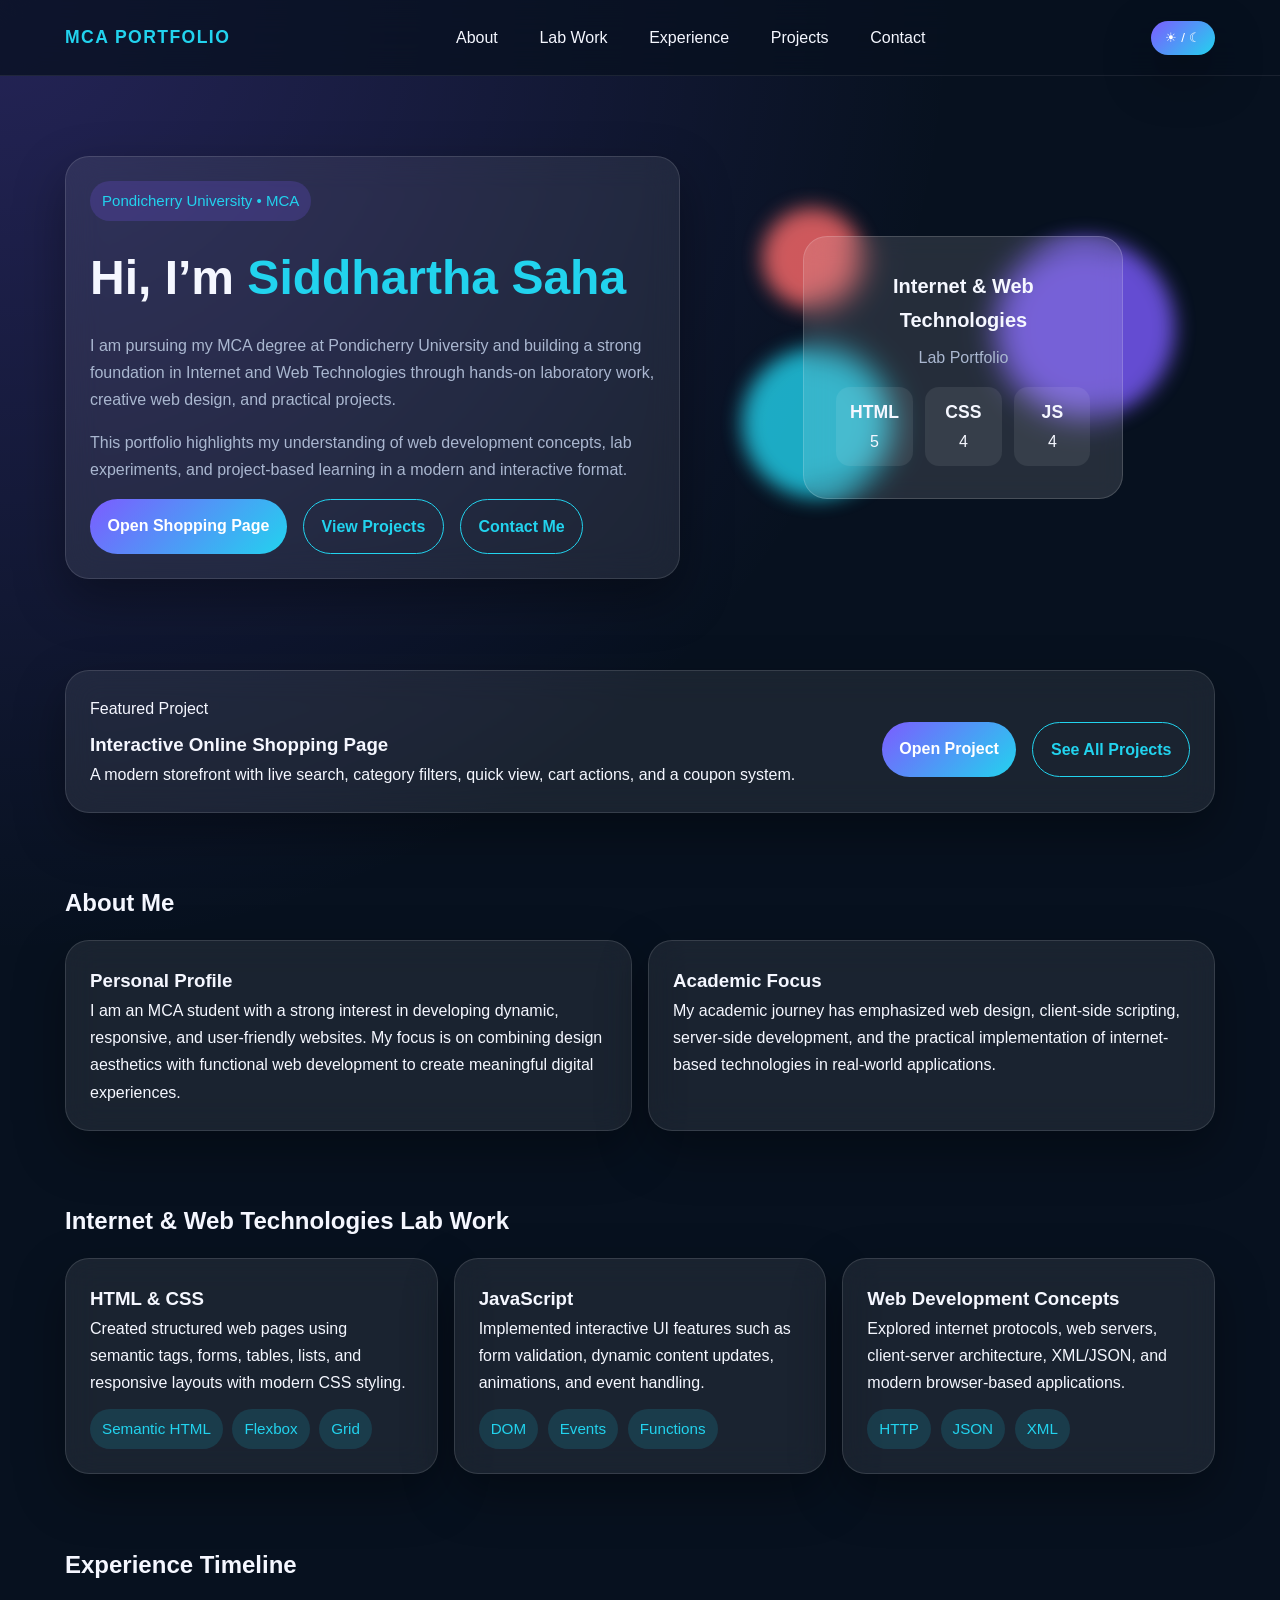
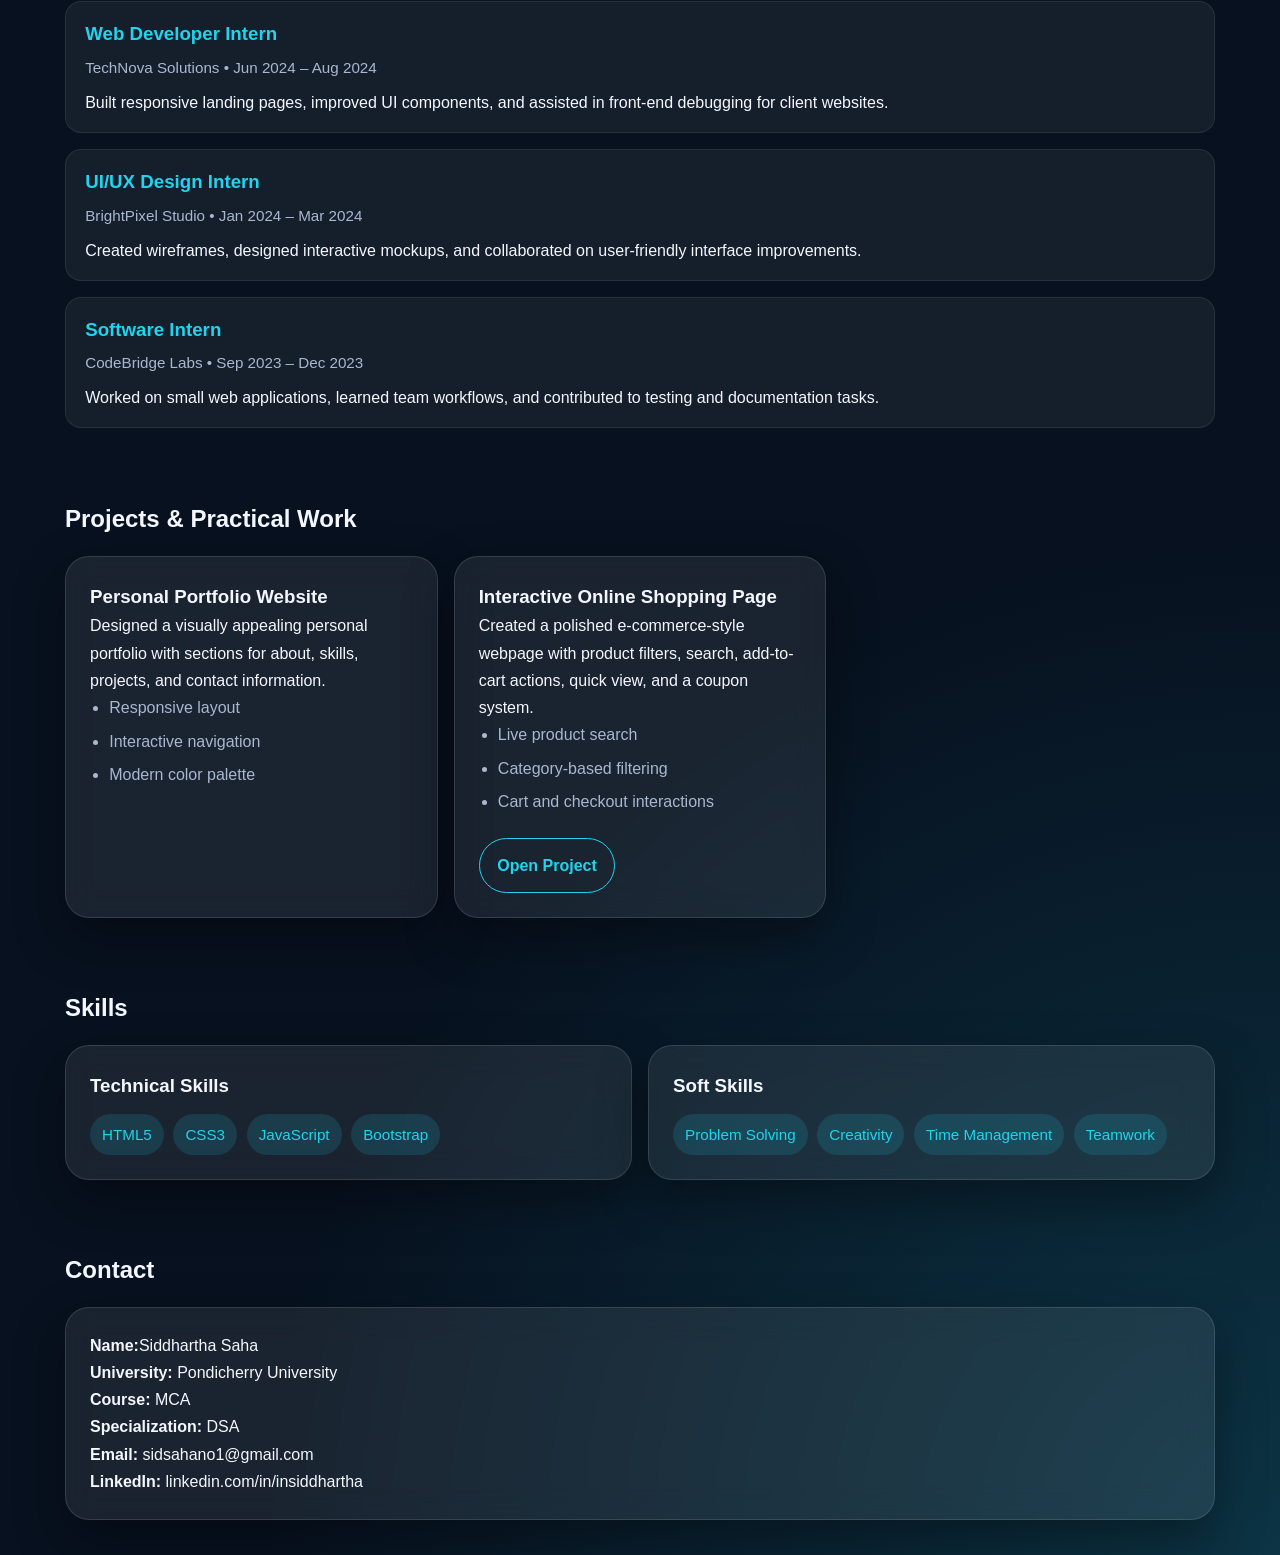
==== index.html @ a83512cc "first commit" ====
<!DOCTYPE html>
<html lang="en">
<head>
  <meta charset="UTF-8" />
  <meta name="viewport" content="width=device-width, initial-scale=1.0" />
  <title>MCA Portfolio | Internet & Web Technologies Lab</title>
  <style>
    :root {
      --bg: #07111f;
      --surface: rgba(255,255,255,0.08);
      --text: #f5f7ff;
      --muted: #aab7d0;
      --primary: #7c5cff;
      --secondary: #22d3ee;
      --accent: #ff6b6b;
      --shadow: 0 20px 50px rgba(0,0,0,0.35);
    }

    body.light {
      --bg: #f4f7ff;
      --surface: rgba(255,255,255,0.75);
      --text: #14213d;
      --muted: #4d5b7a;
      --primary: #5b3df2;
      --secondary: #0891b2;
      --accent: #ff5d8f;
      --shadow: 0 20px 50px rgba(108, 96, 196, 0.18);
    }

    * { box-sizing: border-box; margin: 0; padding: 0; }
    html { scroll-behavior: smooth; }
    body {
      font-family: 'Segoe UI', Tahoma, Geneva, Verdana, sans-serif;
      background: radial-gradient(circle at top left, rgba(124,92,255,0.25), transparent 28%),
                  radial-gradient(circle at bottom right, rgba(34,211,238,0.18), transparent 30%),
                  var(--bg);
      color: var(--text);
      transition: background 0.3s ease, color 0.3s ease;
      line-height: 1.7;
    }

    .container {
      width: min(1150px, 90%);
      margin: 0 auto;
    }

    header {
      position: sticky;
      top: 0;
      backdrop-filter: blur(18px);
      background: rgba(7, 17, 31, 0.75);
      z-index: 100;
      border-bottom: 1px solid rgba(255,255,255,0.08);
    }

    body.light header { background: rgba(244,247,255,0.8); }

    nav {
      display: flex;
      align-items: center;
      justify-content: space-between;
      padding: 1rem 0;
    }

    .brand {
      font-weight: 700;
      font-size: 1.1rem;
      letter-spacing: 0.08em;
      text-transform: uppercase;
      color: var(--secondary);
    }

    .nav-links {
      display: flex;
      gap: 1rem;
      flex-wrap: wrap;
    }

    .nav-links a {
      color: var(--text);
      text-decoration: none;
      padding: 0.5rem 0.8rem;
      border-radius: 999px;
      transition: all 0.25s ease;
    }

    .nav-links a:hover {
      background: var(--surface);
      transform: translateY(-2px);
    }

    .theme-btn {
      border: none;
      padding: 0.6rem 0.9rem;
      border-radius: 999px;
      background: linear-gradient(135deg, var(--primary), var(--secondary));
      color: white;
      cursor: pointer;
      box-shadow: var(--shadow);
    }

    .hero {
      padding: 5rem 0 3rem;
      display: grid;
      grid-template-columns: 1.1fr 0.9fr;
      gap: 2rem;
      align-items: center;
    }

    .hero-card, .card {
      background: var(--surface);
      border: 1px solid rgba(255,255,255,0.12);
      box-shadow: var(--shadow);
      border-radius: 24px;
      padding: 1.5rem;
      backdrop-filter: blur(16px);
    }

    .hero h1 {
      font-size: clamp(2rem, 4vw, 3rem);
      margin-bottom: 0.8rem;
    }

    .hero .tag {
      display: inline-block;
      padding: 0.45rem 0.75rem;
      border-radius: 999px;
      background: rgba(124,92,255,0.2);
      color: var(--secondary);
      margin-bottom: 1rem;
      font-size: 0.94rem;
    }

    .hero p { color: var(--muted); margin-bottom: 1rem; }

    .btn-row {
      display: flex;
      gap: 1rem;
      flex-wrap: wrap;
      margin-top: 1rem;
    }

    .btn {
      text-decoration: none;
      padding: 0.8rem 1.1rem;
      border-radius: 999px;
      font-weight: 600;
      transition: transform 0.25s ease;
      display: inline-block;
    }

    .btn:hover { transform: translateY(-3px); }
    .btn-primary { background: linear-gradient(135deg, var(--primary), var(--secondary)); color: white; }
    .btn-outline { border: 1px solid var(--secondary); color: var(--secondary); }

    .feature-banner {
      display: flex;
      justify-content: space-between;
      align-items: center;
      gap: 1rem;
      flex-wrap: wrap;
      margin-top: 0.5rem;
    }

    .hero-visual {
      position: relative;
      min-height: 360px;
      display: grid;
      place-items: center;
    }

    .orb {
      position: absolute;
      border-radius: 50%;
      filter: blur(10px);
      opacity: 0.8;
      animation: float 6s ease-in-out infinite;
    }

    .orb.one { width: 180px; height: 180px; background: var(--primary); top: 50px; right: 40px; }
    .orb.two { width: 150px; height: 150px; background: var(--secondary); bottom: 50px; left: 30px; animation-delay: 1s; }
    .orb.three { width: 100px; height: 100px; background: var(--accent); top: 20px; left: 50px; animation-delay: 2s; }

    .profile-box {
      position: relative;
      z-index: 2;
      width: 100%;
      max-width: 320px;
      padding: 2rem;
      text-align: center;
      border-radius: 24px;
      background: rgba(255,255,255,0.12);
      border: 1px solid rgba(255,255,255,0.16);
      backdrop-filter: blur(12px);
    }

    .profile-box h3 { font-size: 1.25rem; margin-bottom: 0.4rem; }
    .profile-box p { color: var(--muted); margin-bottom: 0.8rem; }

    .stats {
      display: grid;
      grid-template-columns: repeat(3, 1fr);
      gap: 0.8rem;
      margin-top: 1rem;
    }

    .stat {
      padding: 0.7rem;
      border-radius: 14px;
      background: rgba(255,255,255,0.08);
    }

    .stat strong { display: block; font-size: 1.1rem; }

    section { padding: 2.2rem 0; }
    h2 { margin-bottom: 1rem; font-size: 1.5rem; }

    .grid { display: grid; gap: 1rem; }
    .grid-2 { grid-template-columns: repeat(2, minmax(0, 1fr)); }
    .grid-3 { grid-template-columns: repeat(3, minmax(0, 1fr)); }

    .card:hover {
      transform: translateY(-6px);
      transition: transform 0.3s ease;
    }

    .pill-list {
      display: flex;
      flex-wrap: wrap;
      gap: 0.6rem;
      margin-top: 0.8rem;
    }

    .pill {
      padding: 0.45rem 0.75rem;
      border-radius: 999px;
      background: rgba(34,211,238,0.14);
      color: var(--secondary);
      font-size: 0.95rem;
    }

    .project-list li, .lab-list li {
      margin-left: 1.2rem;
      margin-bottom: 0.4rem;
      color: var(--muted);
    }

    .timeline-item {
      padding-left: 1rem;
      border-left: 2px solid rgba(124,92,255,0.35);
      position: relative;
      margin-bottom: 1rem;
    }

    .timeline-item::before {
      content: '';
      position: absolute;
      left: -7px;
      top: 0.3rem;
      width: 12px;
      height: 12px;
      border-radius: 50%;
      background: var(--secondary);
    }

    .experience-list {
      display: grid;
      gap: 1rem;
    }

    .experience-item {
      padding: 1rem 1.2rem;
      border-radius: 16px;
      background: rgba(255,255,255,0.06);
      border: 1px solid rgba(255,255,255,0.08);
    }

    .experience-item h3 {
      margin-bottom: 0.3rem;
      color: var(--secondary);
    }

    .experience-item .meta {
      color: var(--muted);
      font-size: 0.95rem;
      margin-bottom: 0.5rem;
    }

    footer {
      text-align: center;
      padding: 2rem 0 3rem;
      color: var(--muted);
    }

    @keyframes float {
      0%,100% { transform: translateY(0); }
      50% { transform: translateY(-12px); }
    }

    @media (max-width: 850px) {
      .hero { grid-template-columns: 1fr; }
      .grid-2, .grid-3 { grid-template-columns: 1fr; }
    }
  </style>
</head>
<body>
  <header>
    <div class="container">
      <nav>
        <div class="brand">MCA Portfolio</div>
        <div class="nav-links">
          <a href="#about">About</a>
          <a href="#labs">Lab Work</a>
          <a href="#experience">Experience</a>
          <a href="#projects">Projects</a>
          <a href="#contact">Contact</a>
        </div>
        <button class="theme-btn" onclick="toggleTheme()">☀︎ / ☾</button>
      </nav>
    </div>
  </header>

  <main class="container">
    <section class="hero">
      <div class="hero-card">
        <span class="tag">Pondicherry University • MCA</span>
        <h1>Hi, I’m <span style="color:var(--secondary);">Siddhartha Saha</span></h1>
        <p>I am pursuing my MCA degree at Pondicherry University and building a strong foundation in Internet and Web Technologies through hands-on laboratory work, creative web design, and practical projects.</p>
        <p>This portfolio highlights my understanding of web development concepts, lab experiments, and project-based learning in a modern and interactive format.</p>
        <div class="btn-row">
          <a href="online_shopping.html" target="_blank" class="btn btn-primary">Open Shopping Page</a>
          <a href="#projects" class="btn btn-outline">View Projects</a>
          <a href="#contact" class="btn btn-outline">Contact Me</a>
        </div>
      </div>
      <div class="hero-visual">
        <div class="orb one"></div>
        <div class="orb two"></div>
        <div class="orb three"></div>
        <div class="profile-box">
          <h3>Internet & Web Technologies</h3>
          <p>Lab Portfolio</p>
          <div class="stats">
            <div class="stat"><strong>HTML</strong><span>5</span></div>
            <div class="stat"><strong>CSS</strong><span>4</span></div>
            <div class="stat"><strong>JS</strong><span>4</span></div>
          </div>
        </div>
      </div>
    </section>

    <section>
      <div class="card feature-banner">
        <div>
          <span class="tag">Featured Project</span>
          <h3 style="margin-top: 0.4rem;">Interactive Online Shopping Page</h3>
          <p style="margin-bottom: 0;">A modern storefront with live search, category filters, quick view, cart actions, and a coupon system.</p>
        </div>
        <div class="btn-row">
          <a href="online_shopping.html" target="_blank" class="btn btn-primary">Open Project</a>
          <a href="#projects" class="btn btn-outline">See All Projects</a>
        </div>
      </div>
    </section>

    <section id="about">
      <h2>About Me</h2>
      <div class="grid grid-2">
        <div class="card">
          <h3>Personal Profile</h3>
          <p>I am an MCA student with a strong interest in developing dynamic, responsive, and user-friendly websites. My focus is on combining design aesthetics with functional web development to create meaningful digital experiences.</p>
        </div>
        <div class="card">
          <h3>Academic Focus</h3>
          <p>My academic journey has emphasized web design, client-side scripting, server-side development, and the practical implementation of internet-based technologies in real-world applications.</p>
        </div>
      </div>
    </section>

    <section id="labs">
      <h2>Internet & Web Technologies Lab Work</h2>
      <div class="grid grid-3">
        <div class="card">
          <h3>HTML & CSS</h3>
          <p>Created structured web pages using semantic tags, forms, tables, lists, and responsive layouts with modern CSS styling.</p>
          <div class="pill-list">
            <span class="pill">Semantic HTML</span>
            <span class="pill">Flexbox</span>
            <span class="pill">Grid</span>
          </div>
        </div>
        <div class="card">
          <h3>JavaScript</h3>
          <p>Implemented interactive UI features such as form validation, dynamic content updates, animations, and event handling.</p>
          <div class="pill-list">
            <span class="pill">DOM</span>
            <span class="pill">Events</span>
            <span class="pill">Functions</span>
          </div>
        </div>
        <div class="card">
          <h3>Web Development Concepts</h3>
          <p>Explored internet protocols, web servers, client-server architecture, XML/JSON, and modern browser-based applications.</p>
          <div class="pill-list">
            <span class="pill">HTTP</span>
            <span class="pill">JSON</span>
            <span class="pill">XML</span>
          </div>
        </div>
      </div>
    </section>

    <section id="experience">
      <h2>Experience Timeline</h2>
      <div class="experience-list">
        <div class="experience-item">
          <h3>Web Developer Intern</h3>
          <div class="meta">TechNova Solutions • Jun 2024 – Aug 2024</div>
          <p>Built responsive landing pages, improved UI components, and assisted in front-end debugging for client websites.</p>
        </div>
        <div class="experience-item">
          <h3>UI/UX Design Intern</h3>
          <div class="meta">BrightPixel Studio • Jan 2024 – Mar 2024</div>
          <p>Created wireframes, designed interactive mockups, and collaborated on user-friendly interface improvements.</p>
        </div>
        <div class="experience-item">
          <h3>Software Intern</h3>
          <div class="meta">CodeBridge Labs • Sep 2023 – Dec 2023</div>
          <p>Worked on small web applications, learned team workflows, and contributed to testing and documentation tasks.</p>
        </div>
      </div>
    </section>

    <section id="projects">
      <h2>Projects & Practical Work</h2>
      <div class="grid grid-3">
        <div class="card">
          <h3>Personal Portfolio Website</h3>
          <p>Designed a visually appealing personal portfolio with sections for about, skills, projects, and contact information.</p>
          <ul class="project-list">
            <li>Responsive layout</li>
            <li>Interactive navigation</li>
            <li>Modern color palette</li>
          </ul>
        </div>
        <div class="card">
          <h3>Interactive Online Shopping Page</h3>
          <p>Created a polished e-commerce-style webpage with product filters, search, add-to-cart actions, quick view, and a coupon system.</p>
          <ul class="project-list">
            <li>Live product search</li>
            <li>Category-based filtering</li>
            <li>Cart and checkout interactions</li>
          </ul>
          <a href="online_shopping.html" target="_blank" class="btn btn-outline" style="margin-top: 1rem;">Open Project</a>
        </div>
      </div>
    </section>

    <section>
      <h2>Skills</h2>
      <div class="grid grid-2">
        <div class="card">
          <h3>Technical Skills</h3>
          <div class="pill-list">
            <span class="pill">HTML5</span>
            <span class="pill">CSS3</span>
            <span class="pill">JavaScript</span>
            <span class="pill">Bootstrap</span>
          </div>
        </div>
        <div class="card">
          <h3>Soft Skills</h3>
          <div class="pill-list">
            <span class="pill">Problem Solving</span>
            <span class="pill">Creativity</span>
            <span class="pill">Time Management</span>
            <span class="pill">Teamwork</span>
          </div>
        </div>
      </div>
    </section>

    <section id="contact">
      <h2>Contact</h2>
      <div class="card">
        <p><strong>Name:</strong>Siddhartha Saha</p>
        <p><strong>University:</strong> Pondicherry University</p>
        <p><strong>Course:</strong> MCA</p>
        <p><strong>Specialization:</strong> DSA</p>
        <p><strong>Email:</strong> sidsahano1@gmail.com</p>
        <p><strong>LinkedIn:</strong> linkedin.com/in/insiddhartha</p>
      </div>
    </section>
  </main>


  <script>
    function toggleTheme() {
      document.body.classList.toggle('light');
    }
  </script>
</body>
</html>
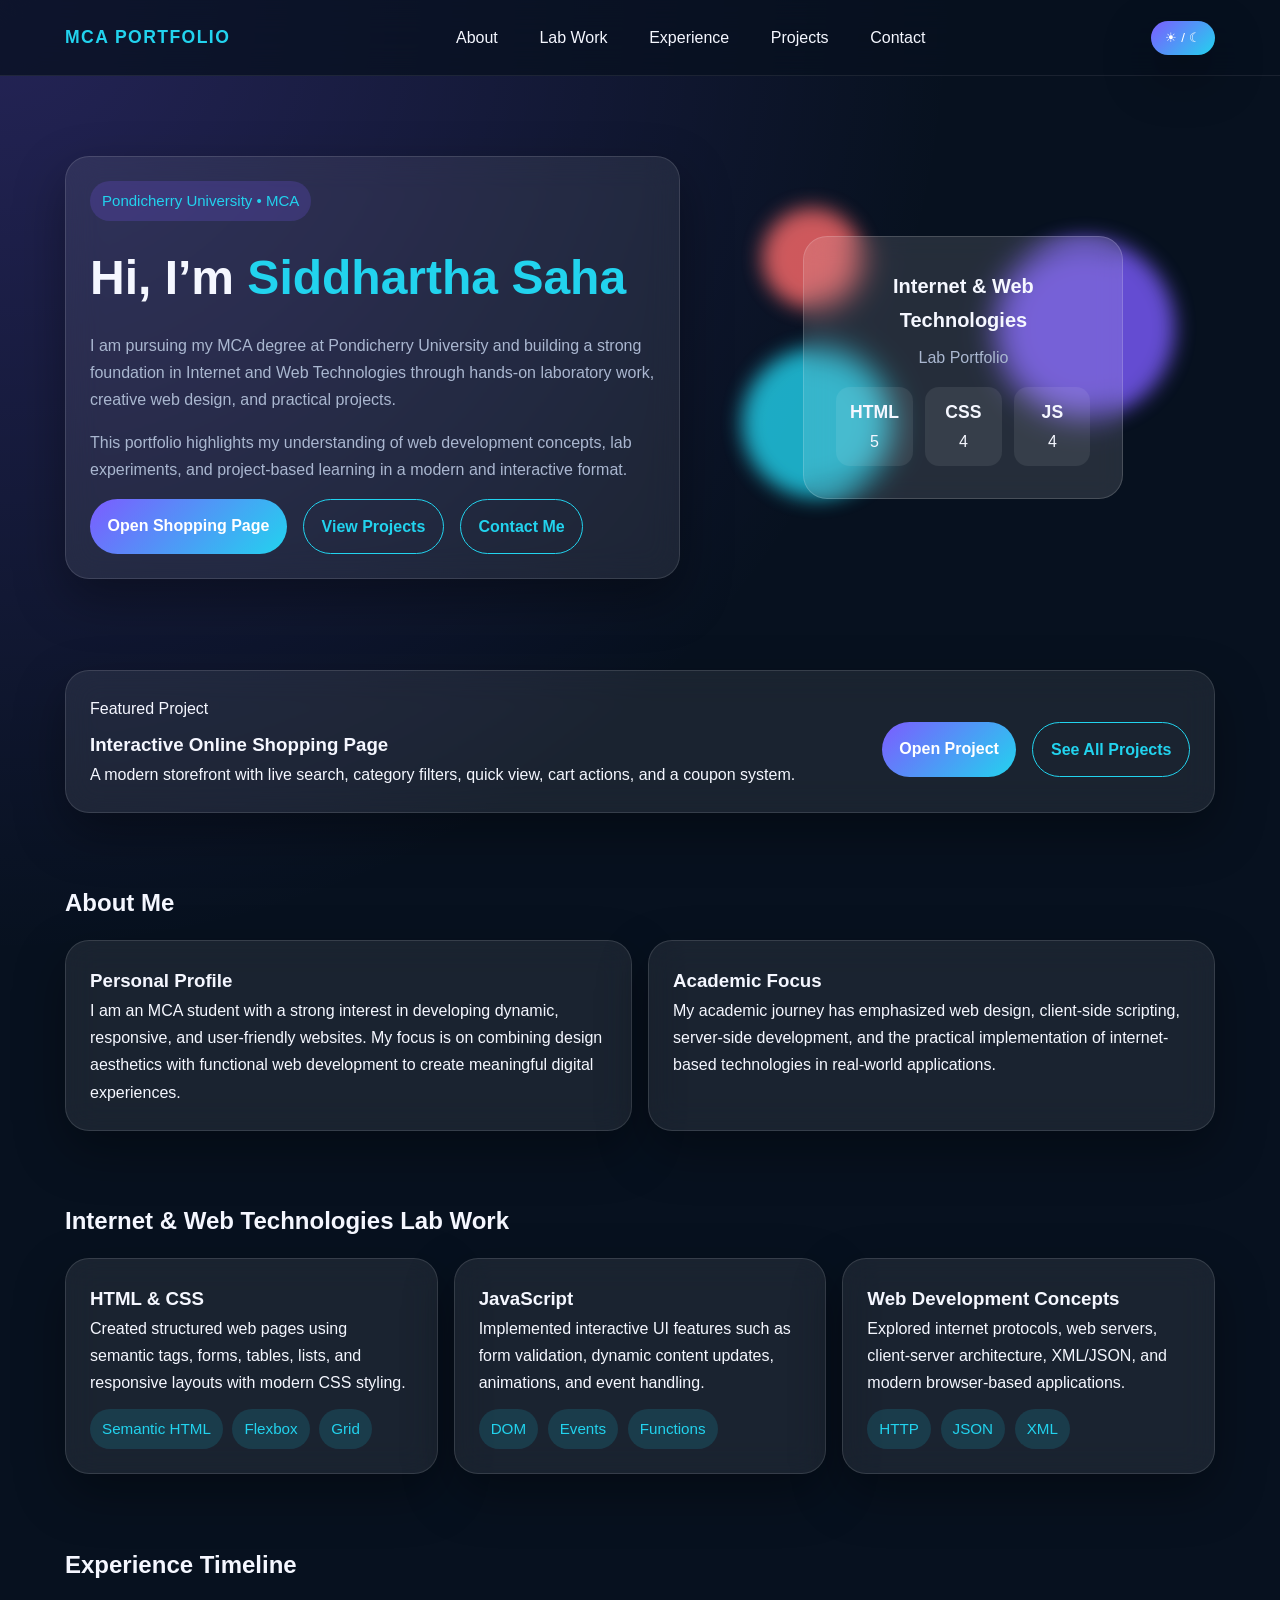
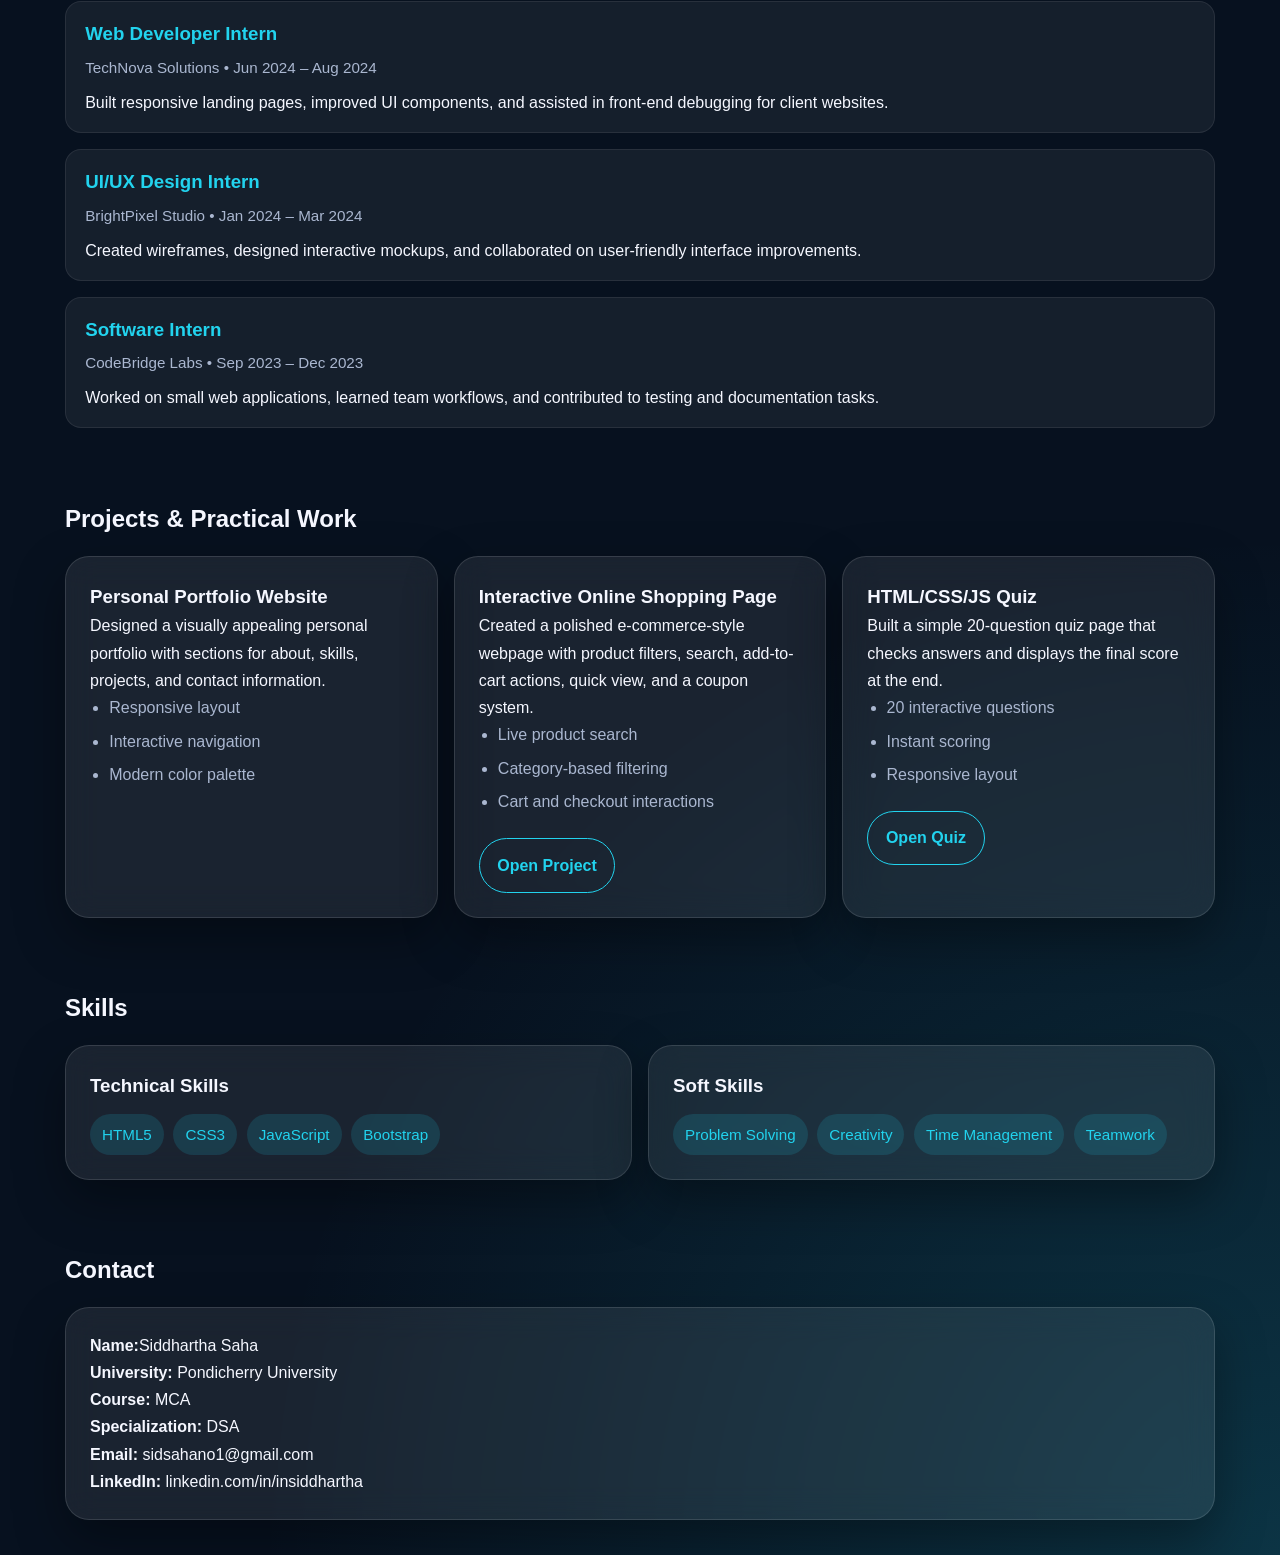
==== commit aa937cd0: "Quiz" ====
--- a/index.html
+++ b/index.html
@@ -453,6 +453,16 @@
           </ul>
           <a href="online_shopping.html" target="_blank" class="btn btn-outline" style="margin-top: 1rem;">Open Project</a>
         </div>
+        <div class="card">
+          <h3>HTML/CSS/JS Quiz</h3>
+          <p>Built a simple 20-question quiz page that checks answers and displays the final score at the end.</p>
+          <ul class="project-list">
+            <li>20 interactive questions</li>
+            <li>Instant scoring</li>
+            <li>Responsive layout</li>
+          </ul>
+          <a href="quiz.html" target="_blank" class="btn btn-outline" style="margin-top: 1rem;">Open Quiz</a>
+        </div>
       </div>
     </section>
 
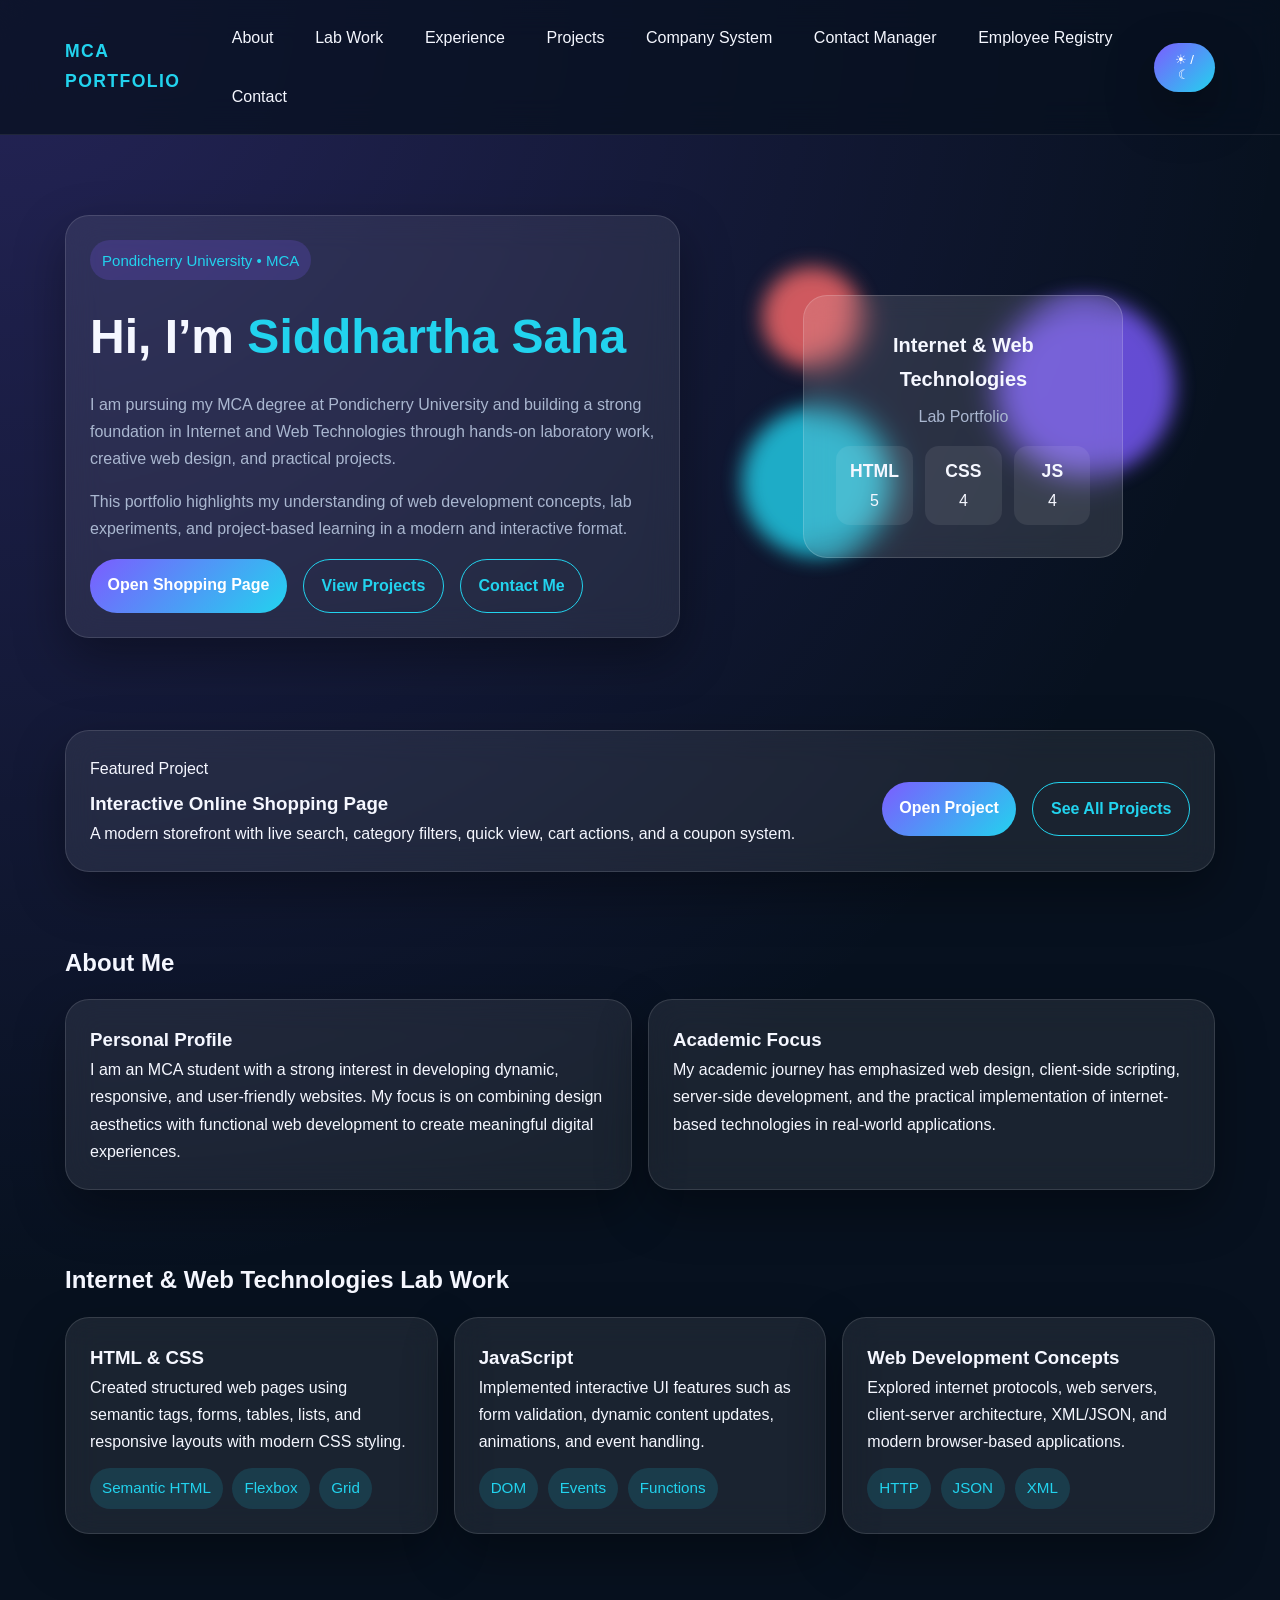
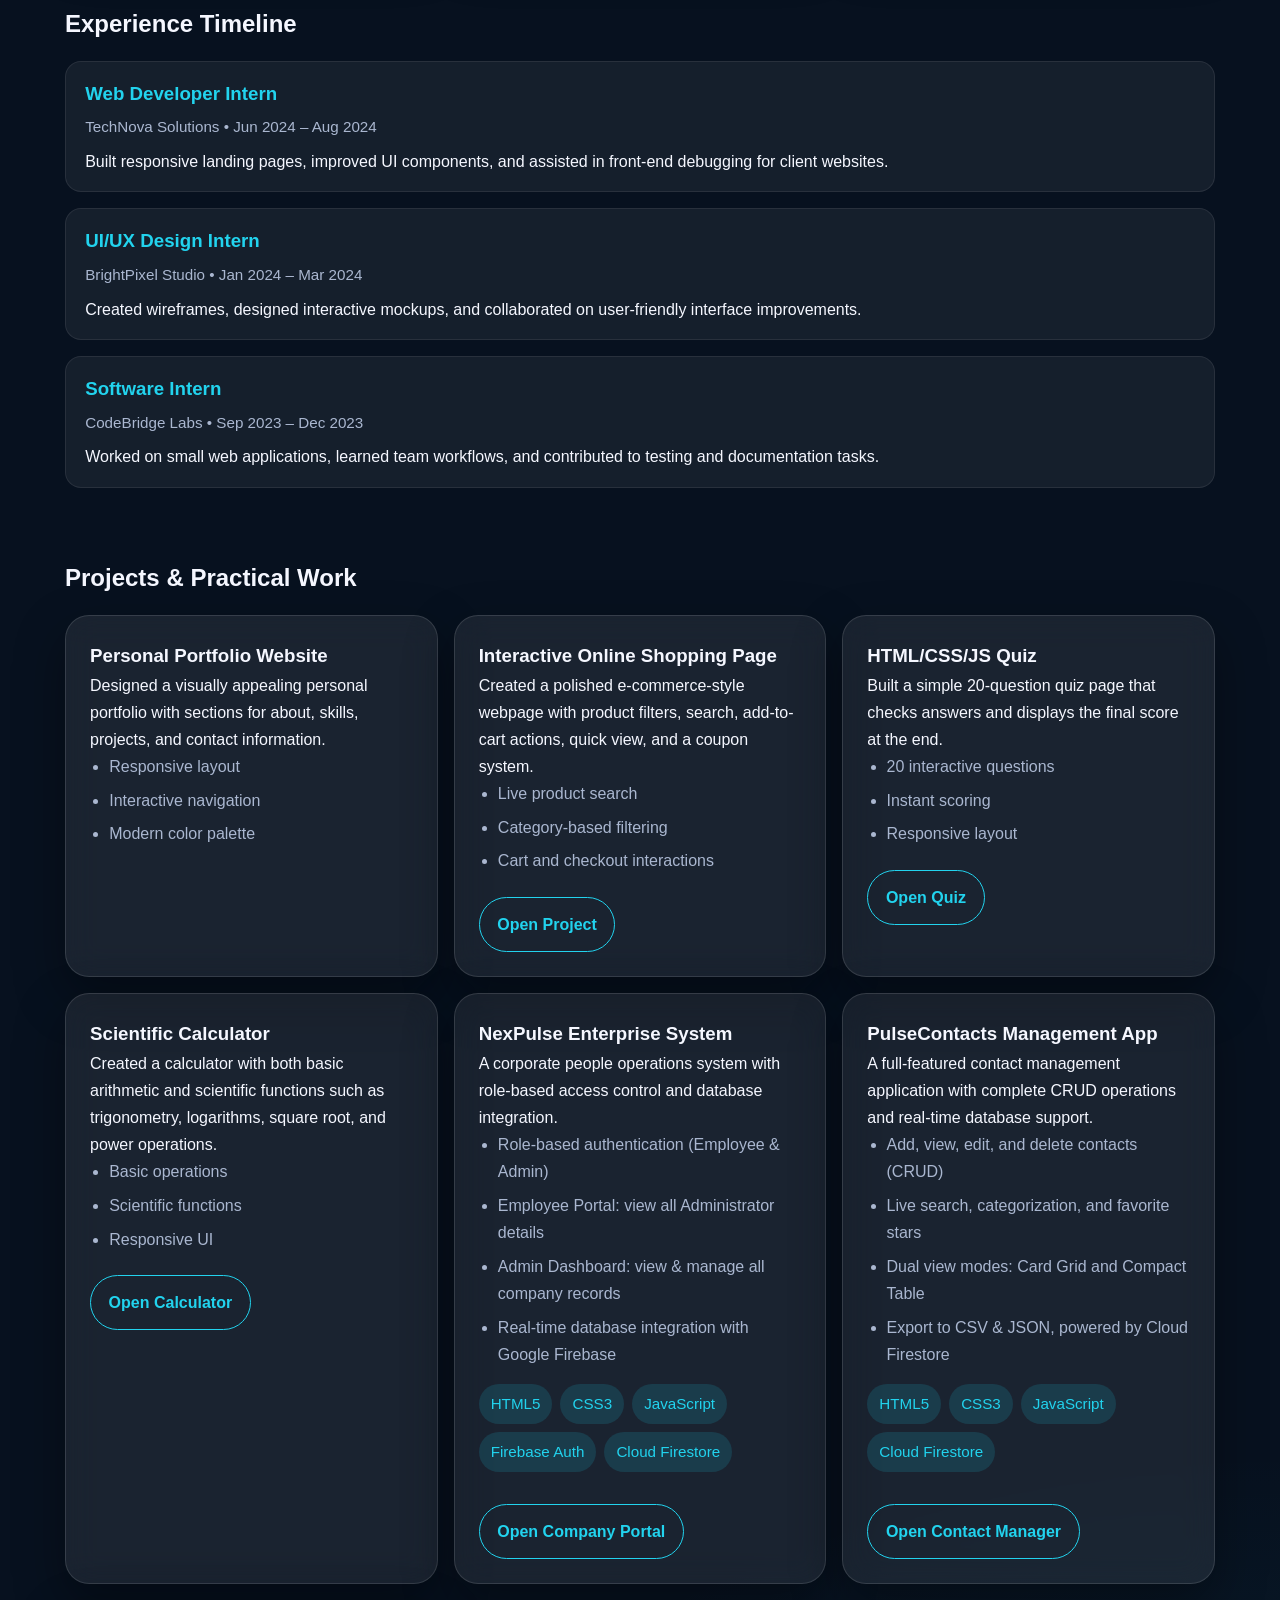
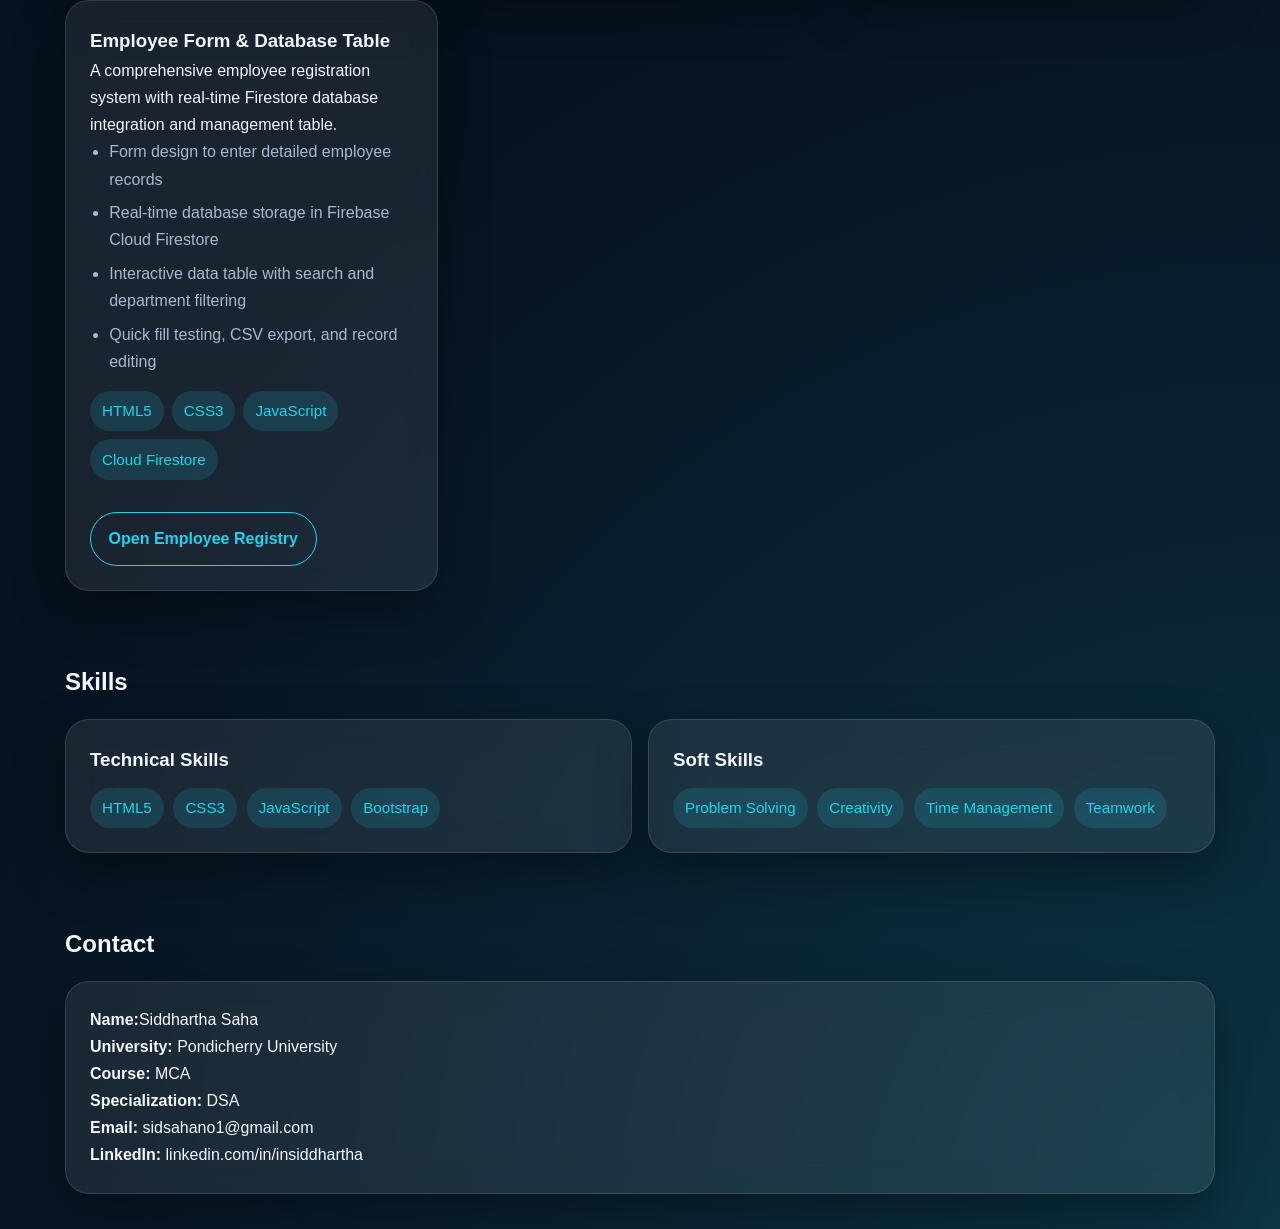
==== commit 191f9ab3: "commit1" ====
--- a/index.html
+++ b/index.html
@@ -15,7 +15,20 @@
       --accent: #ff6b6b;
       --shadow: 0 20px 50px rgba(0,0,0,0.35);
     }
-
+    .tech-stack {
+    display: flex;
+    flex-wrap: wrap;
+    gap: 0.5rem;
+    margin: 0.5rem 0;
+}
+
+.pill {
+    padding: 0.3rem 0.8rem;
+    border-radius: 999px;
+    background: rgba(34, 211, 238, 0.14);
+    color: var(--secondary);
+    font-size: 0.85rem;
+}
     body.light {
       --bg: #f4f7ff;
       --surface: rgba(255,255,255,0.75);
@@ -309,12 +322,15 @@
       <nav>
         <div class="brand">MCA Portfolio</div>
         <div class="nav-links">
-          <a href="#about">About</a>
-          <a href="#labs">Lab Work</a>
-          <a href="#experience">Experience</a>
-          <a href="#projects">Projects</a>
-          <a href="#contact">Contact</a>
-        </div>
+    <a href="#about">About</a>
+    <a href="#labs">Lab Work</a>
+    <a href="#experience">Experience</a>
+    <a href="#projects">Projects</a>
+          <a href="company.html">Company System</a>
+          <a href="contacts.html">Contact Manager</a>
+          <a href="employee.html">Employee Registry</a>
+    <a href="#contact">Contact</a>
+</div>
         <button class="theme-btn" onclick="toggleTheme()">☀︎ / ☾</button>
       </nav>
     </div>
@@ -463,6 +479,68 @@
           </ul>
           <a href="quiz.html" target="_blank" class="btn btn-outline" style="margin-top: 1rem;">Open Quiz</a>
         </div>
+        <div class="card">
+          <h3>Scientific Calculator</h3>
+          <p>Created a calculator with both basic arithmetic and scientific functions such as trigonometry, logarithms, square root, and power operations.</p>
+          <ul class="project-list">
+            <li>Basic operations</li>
+            <li>Scientific functions</li>
+            <li>Responsive UI</li>
+          </ul>
+          <a href="calculator.html" target="_blank" class="btn btn-outline" style="margin-top: 1rem;">Open Calculator</a>
+        </div>
+        <div class="card">
+    <h3>NexPulse Enterprise System</h3>
+    <p>A corporate people operations system with role-based access control and database integration.</p>
+    <ul class="project-list">
+        <li>Role-based authentication (Employee & Admin)</li>
+        <li>Employee Portal: view all Administrator details</li>
+        <li>Admin Dashboard: view & manage all company records</li>
+        <li>Real-time database integration with Google Firebase</li>
+    </ul>
+    <div class="tech-stack" style="margin: 1rem 0;">
+        <span class="pill">HTML5</span>
+        <span class="pill">CSS3</span>
+        <span class="pill">JavaScript</span>
+        <span class="pill">Firebase Auth</span>
+        <span class="pill">Cloud Firestore</span>
+    </div>
+          <a href="company.html" class="btn btn-outline" style="margin-top: 1rem;">Open Company Portal</a>
+</div>
+        <div class="card">
+    <h3>PulseContacts Management App</h3>
+    <p>A full-featured contact management application with complete CRUD operations and real-time database support.</p>
+    <ul class="project-list">
+        <li>Add, view, edit, and delete contacts (CRUD)</li>
+        <li>Live search, categorization, and favorite stars</li>
+        <li>Dual view modes: Card Grid and Compact Table</li>
+        <li>Export to CSV & JSON, powered by Cloud Firestore</li>
+    </ul>
+    <div class="tech-stack" style="margin: 1rem 0;">
+        <span class="pill">HTML5</span>
+        <span class="pill">CSS3</span>
+        <span class="pill">JavaScript</span>
+        <span class="pill">Cloud Firestore</span>
+    </div>
+          <a href="contacts.html" class="btn btn-outline" style="margin-top: 1rem;">Open Contact Manager</a>
+</div>
+        <div class="card">
+    <h3>Employee Form & Database Table</h3>
+    <p>A comprehensive employee registration system with real-time Firestore database integration and management table.</p>
+    <ul class="project-list">
+        <li>Form design to enter detailed employee records</li>
+        <li>Real-time database storage in Firebase Cloud Firestore</li>
+        <li>Interactive data table with search and department filtering</li>
+        <li>Quick fill testing, CSV export, and record editing</li>
+    </ul>
+    <div class="tech-stack" style="margin: 1rem 0;">
+        <span class="pill">HTML5</span>
+        <span class="pill">CSS3</span>
+        <span class="pill">JavaScript</span>
+        <span class="pill">Cloud Firestore</span>
+    </div>
+          <a href="employee.html" class="btn btn-outline" style="margin-top: 1rem;">Open Employee Registry</a>
+</div>
       </div>
     </section>
 
